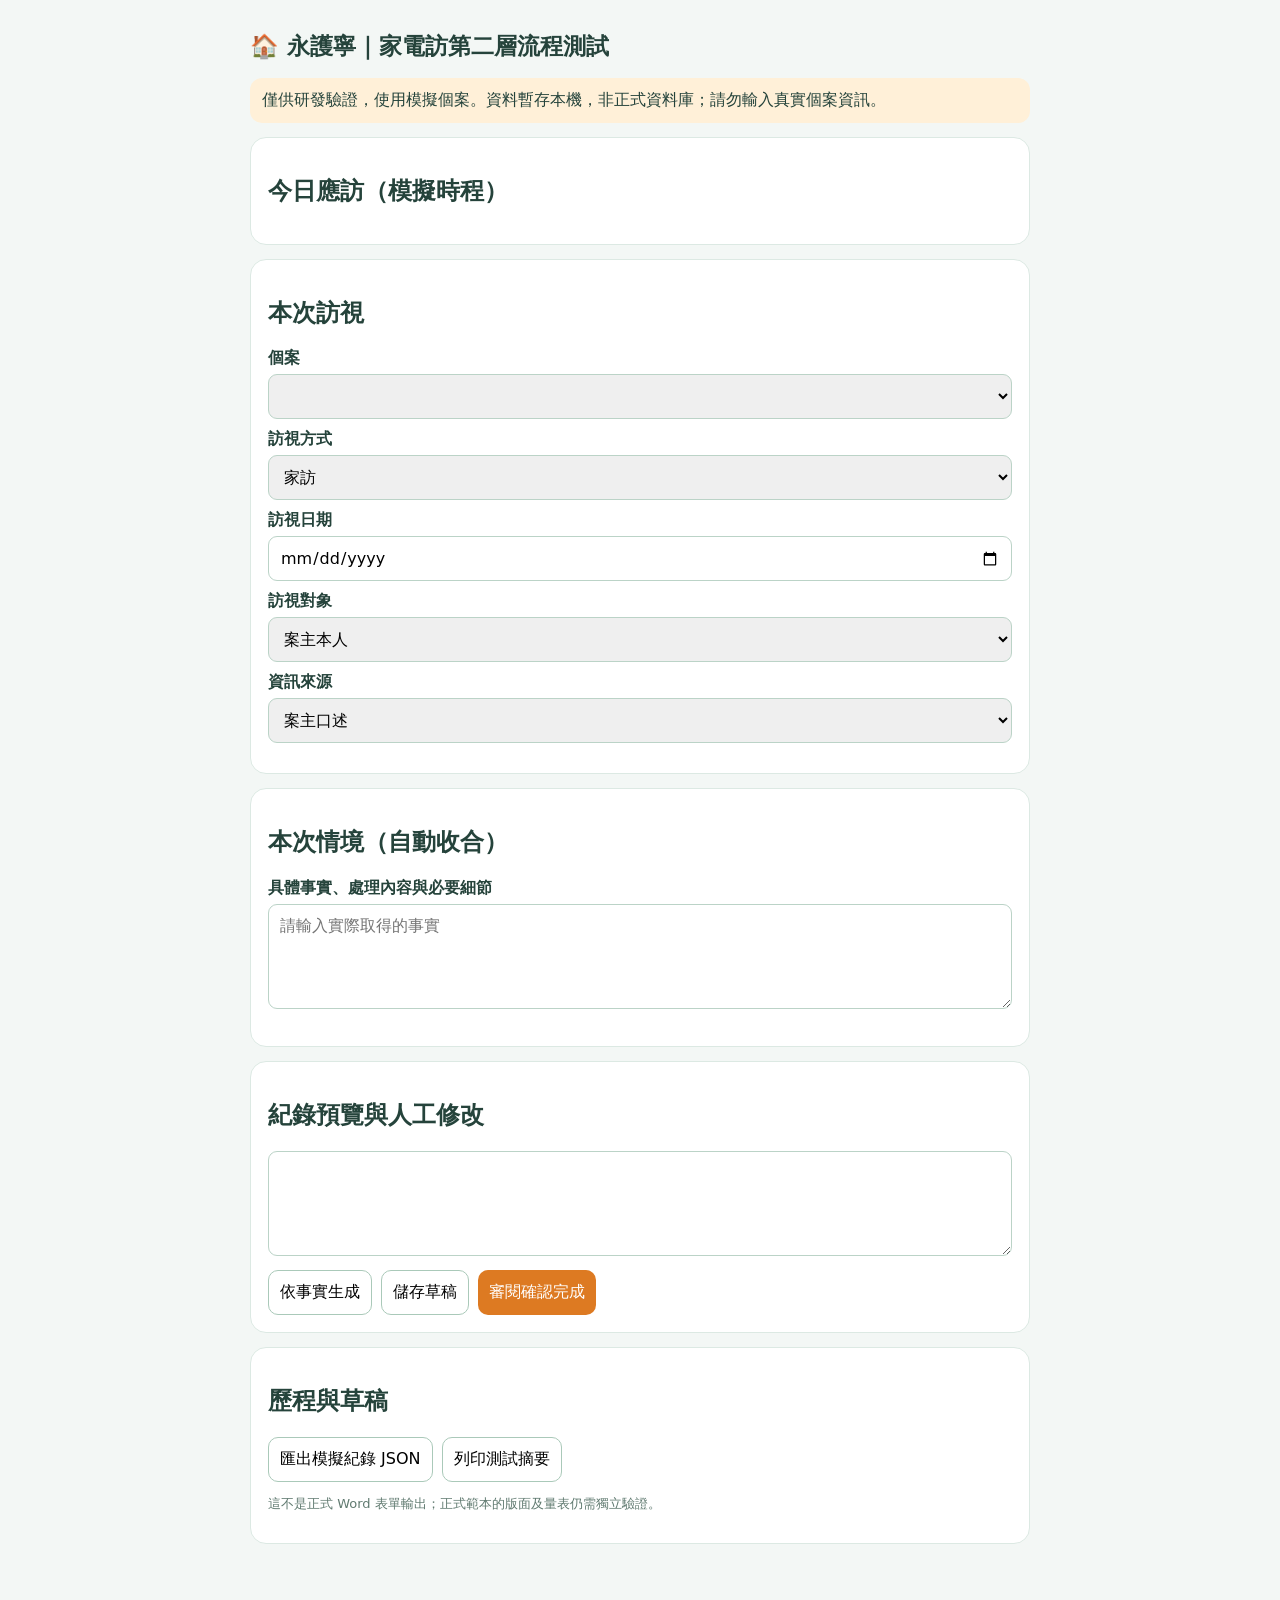
==== workflow-v2.html @ 35e7e176 "Phase 2: workflow-v2.html" ====
<!doctype html><html lang="zh-Hant"><meta charset="utf-8"><meta name="viewport" content="width=device-width,initial-scale=1"><title>永護寧｜第二層工作流程測試</title><style>body{font:16px system-ui,"Noto Sans TC";background:#f3f7f5;color:#25433b;margin:0}main{max-width:780px;margin:auto;padding:16px 16px 90px}h1{font-size:23px}section{background:white;border-radius:16px;padding:17px;margin:14px 0;border:1px solid #dce9e3}label{display:block;margin:10px 0 5px;font-weight:700}input,select,textarea{box-sizing:border-box;width:100%;font:inherit;padding:11px;border:1px solid #bbd3c7;border-radius:9px}textarea{min-height:105px}button{font:inherit;padding:11px;border-radius:10px;border:1px solid #aac9b9;background:white;cursor:pointer}.primary{background:#dd7a22;color:white;border:0}.row{display:flex;gap:9px;flex-wrap:wrap;margin-top:10px}.notice{background:#fff0d8;padding:12px;border-radius:12px}details{border:1px solid #d9e8df;border-radius:12px;margin:8px 0}summary{padding:13px;background:#f1f8f4;cursor:pointer;font-weight:bold}details[open] summary{background:#dceee4}.inner{padding:13px}.chip{margin:4px}.chip[aria-pressed=true]{background:#c6ead6;border-color:#438966}.bottom{position:fixed;bottom:0;background:white;border-top:1px solid #ddd;width:100%;left:0;padding:10px;display:flex;justify-content:center;gap:10px}.small{font-size:13px;color:#607a70}.item{padding:12px 0;border-bottom:1px solid #e8eeea}button:focus-visible,summary:focus-visible{outline:3px solid #20865b}@media print{.bottom,.no-print,.notice{display:none}body{background:white}section{border:0}main{padding:0}}</style><main><h1>🏠 永護寧｜家電訪第二層流程測試</h1><div class="notice">僅供研發驗證，使用模擬個案。資料暫存本機，非正式資料庫；請勿輸入真實個案資訊。</div><section><h2>今日應訪（模擬時程）</h2><div id="schedule"></div></section><section><h2>本次訪視</h2><label>個案</label><select id="case"></select><label>訪視方式</label><select id="type"><option>家訪</option><option>電訪</option></select><label>訪視日期</label><input id="date" type="date"><label>訪視對象</label><select id="respondent"><option>案主本人</option><option>主要照顧者</option><option>其他家屬</option></select><label>資訊來源</label><select id="source"><option>案主口述</option><option>家屬口述</option><option>督導現場觀察</option><option>服務紀錄核對</option></select><p id="history" class="small"></p></section><section><h2>本次情境（自動收合）</h2><div id="modules"></div><label>具體事實、處理內容與必要細節</label><textarea id="facts" placeholder="請輸入實際取得的事實"></textarea><p id="warnings" role="status"></p></section><section><h2>紀錄預覽與人工修改</h2><textarea id="output"></textarea><div class="row no-print"><button id="make">依事實生成</button><button id="save">儲存草稿</button><button id="finish" class="primary">審閱確認完成</button></div></section><section><h2>歷程與草稿</h2><div id="records"></div><div class="row no-print"><button id="export">匯出模擬紀錄 JSON</button><button id="print">列印測試摘要</button></div><p class="small">這不是正式 Word 表單輸出；正式範本的版面及量表仍需獨立驗證。</p></section></main><script src="modules.js"></script><script src="workflow-v2.js"></script></html>
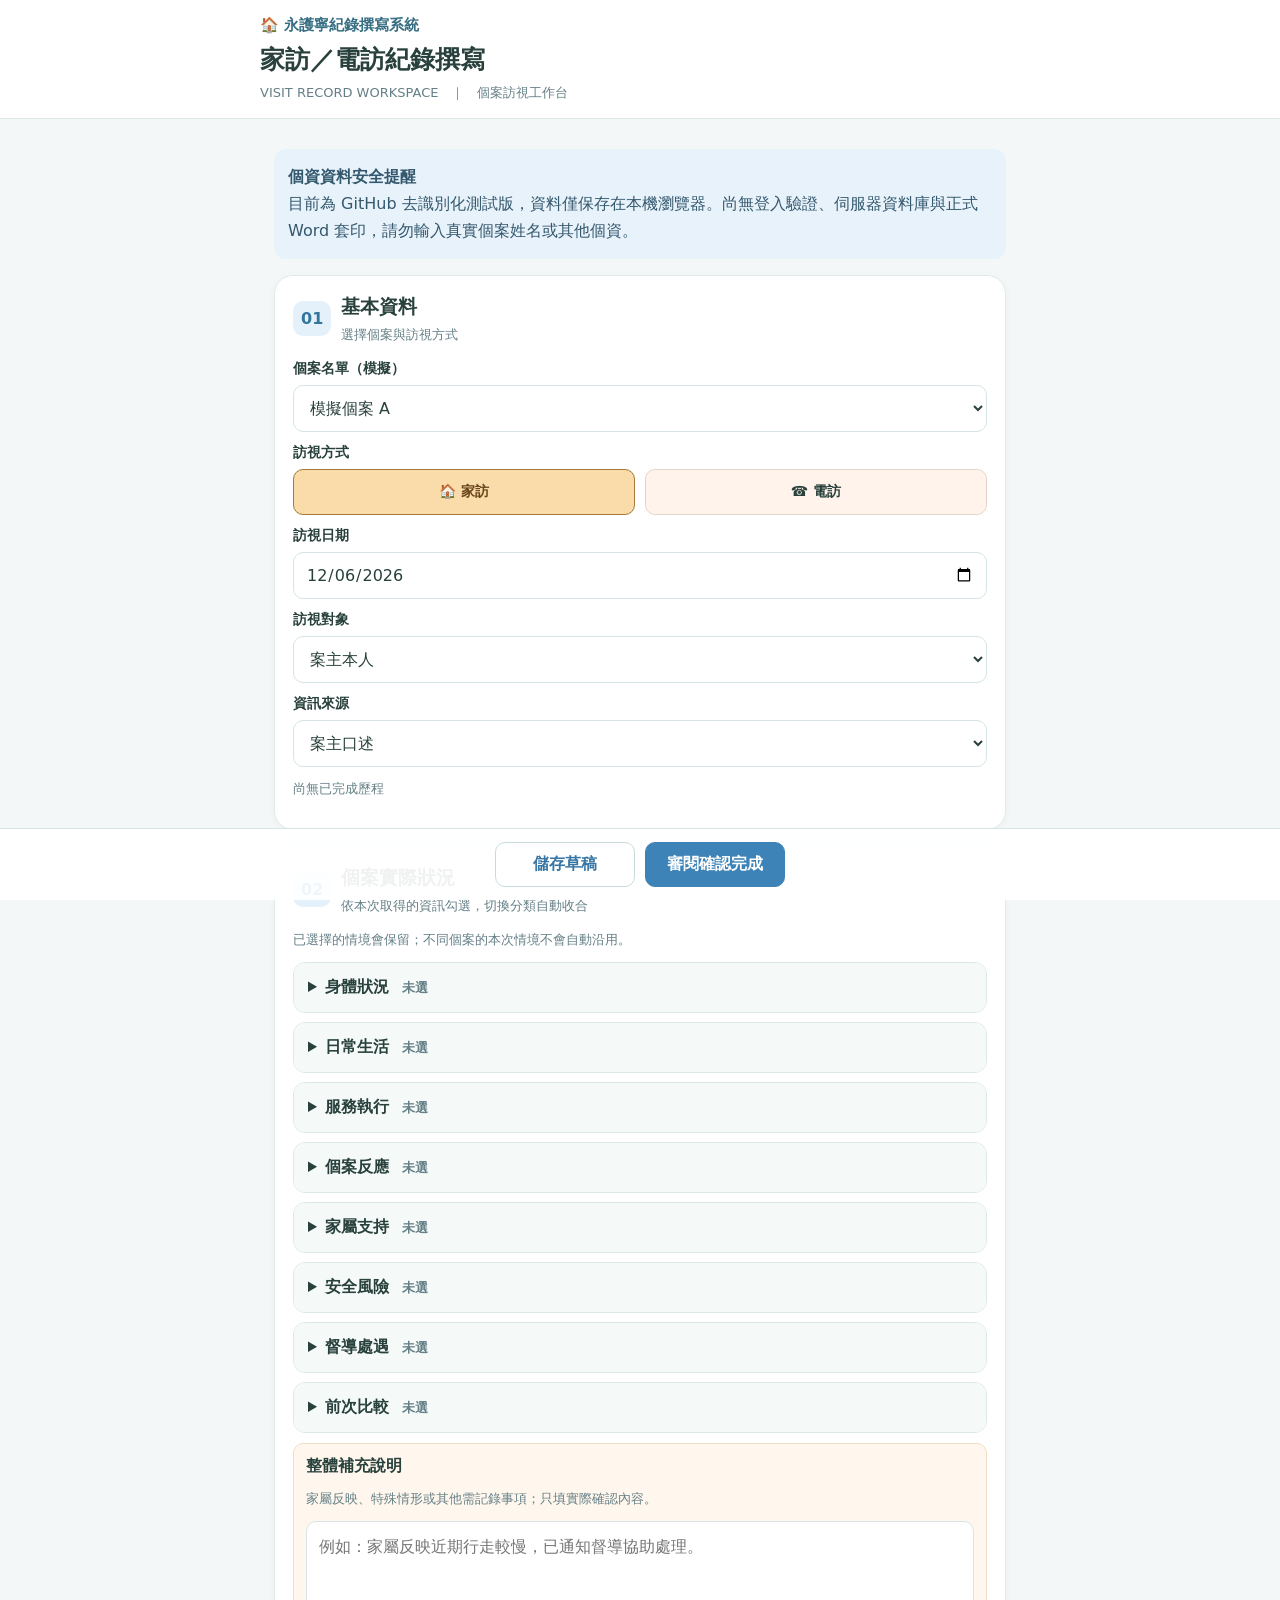
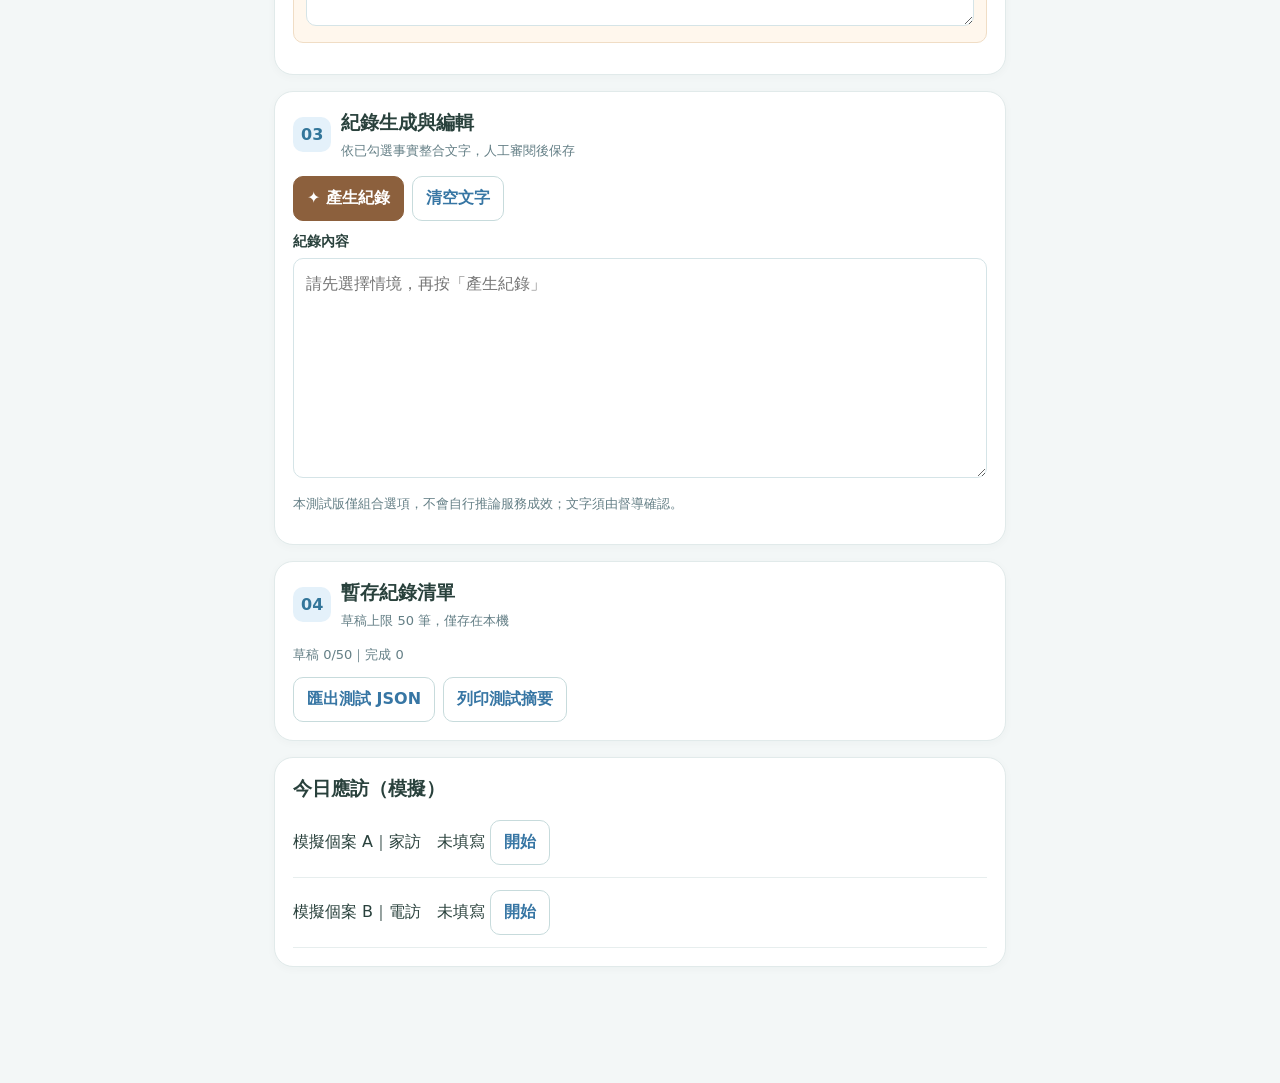
==== commit 2aa95104: "Align mobile visit workflow UI with Railway reference video while retaining demo safety boundaries" ====
--- a/workflow-v2.html
+++ b/workflow-v2.html
@@ -1 +1,35 @@
-<!doctype html><html lang="zh-Hant"><meta charset="utf-8"><meta name="viewport" content="width=device-width,initial-scale=1"><title>永護寧｜第二層工作流程測試</title><style>body{font:16px system-ui,"Noto Sans TC";background:#f3f7f5;color:#25433b;margin:0}main{max-width:780px;margin:auto;padding:16px 16px 90px}h1{font-size:23px}section{background:white;border-radius:16px;padding:17px;margin:14px 0;border:1px solid #dce9e3}label{display:block;margin:10px 0 5px;font-weight:700}input,select,textarea{box-sizing:border-box;width:100%;font:inherit;padding:11px;border:1px solid #bbd3c7;border-radius:9px}textarea{min-height:105px}button{font:inherit;padding:11px;border-radius:10px;border:1px solid #aac9b9;background:white;cursor:pointer}.primary{background:#dd7a22;color:white;border:0}.row{display:flex;gap:9px;flex-wrap:wrap;margin-top:10px}.notice{background:#fff0d8;padding:12px;border-radius:12px}details{border:1px solid #d9e8df;border-radius:12px;margin:8px 0}summary{padding:13px;background:#f1f8f4;cursor:pointer;font-weight:bold}details[open] summary{background:#dceee4}.inner{padding:13px}.chip{margin:4px}.chip[aria-pressed=true]{background:#c6ead6;border-color:#438966}.bottom{position:fixed;bottom:0;background:white;border-top:1px solid #ddd;width:100%;left:0;padding:10px;display:flex;justify-content:center;gap:10px}.small{font-size:13px;color:#607a70}.item{padding:12px 0;border-bottom:1px solid #e8eeea}button:focus-visible,summary:focus-visible{outline:3px solid #20865b}@media print{.bottom,.no-print,.notice{display:none}body{background:white}section{border:0}main{padding:0}}</style><main><h1>🏠 永護寧｜家電訪第二層流程測試</h1><div class="notice">僅供研發驗證，使用模擬個案。資料暫存本機，非正式資料庫；請勿輸入真實個案資訊。</div><section><h2>今日應訪（模擬時程）</h2><div id="schedule"></div></section><section><h2>本次訪視</h2><label>個案</label><select id="case"></select><label>訪視方式</label><select id="type"><option>家訪</option><option>電訪</option></select><label>訪視日期</label><input id="date" type="date"><label>訪視對象</label><select id="respondent"><option>案主本人</option><option>主要照顧者</option><option>其他家屬</option></select><label>資訊來源</label><select id="source"><option>案主口述</option><option>家屬口述</option><option>督導現場觀察</option><option>服務紀錄核對</option></select><p id="history" class="small"></p></section><section><h2>本次情境（自動收合）</h2><div id="modules"></div><label>具體事實、處理內容與必要細節</label><textarea id="facts" placeholder="請輸入實際取得的事實"></textarea><p id="warnings" role="status"></p></section><section><h2>紀錄預覽與人工修改</h2><textarea id="output"></textarea><div class="row no-print"><button id="make">依事實生成</button><button id="save">儲存草稿</button><button id="finish" class="primary">審閱確認完成</button></div></section><section><h2>歷程與草稿</h2><div id="records"></div><div class="row no-print"><button id="export">匯出模擬紀錄 JSON</button><button id="print">列印測試摘要</button></div><p class="small">這不是正式 Word 表單輸出；正式範本的版面及量表仍需獨立驗證。</p></section></main><script src="modules.js"></script><script src="workflow-v2.js"></script></html>+<!doctype html>
+<html lang="zh-Hant"><head><meta charset="utf-8"><meta name="viewport" content="width=device-width,initial-scale=1">
+<title>永護寧｜家訪／電訪紀錄撰寫</title>
+<style>
+:root{font-family:system-ui,"Noto Sans TC",sans-serif;color:#29413c;background:#f3f7f7}*{box-sizing:border-box}body{margin:0}main{max-width:760px;margin:auto;padding:16px 14px 100px}.top{background:white;border-bottom:1px solid #dce9e8;padding:16px}header{max-width:760px;margin:auto}.brand{font-size:15px;color:#366e83;font-weight:800}h1{font-size:25px;margin:8px 0}h2{font-size:19px;margin:0 0 6px}.subtitle,.small{font-size:13px;color:#647f86}.notice{padding:14px;border-radius:12px;background:#e8f2fa;color:#34586e;line-height:1.7;margin:14px 0}.card{background:#fff;border:1px solid #e1eaea;border-radius:19px;padding:18px;margin:16px 0;box-shadow:0 2px 10px #233a3b08}.section-title{display:flex;align-items:center;gap:10px;margin-bottom:16px}.num{background:#e4f1fa;color:#33769a;border-radius:10px;padding:8px;font-weight:800}.field{margin:12px 0}label{display:block;font-size:14px;font-weight:700;margin:12px 0 7px}select,input,textarea{width:100%;font:inherit;padding:12px;border:1px solid #d5e4e7;border-radius:10px;background:#fff;color:#29413c}textarea{min-height:105px;line-height:1.6}.choice{display:grid;grid-template-columns:1fr 1fr;gap:10px}.choice label{margin:0;cursor:pointer}.choice input{position:absolute;opacity:0;width:1px}.choice span{display:block;text-align:center;padding:13px;border:1px solid #e6d4c9;background:#fff3ec;border-radius:10px}.choice input:checked+span{background:#f9dca9;border-color:#a77a37;color:#67421b;font-weight:800}button{cursor:pointer;font:inherit;border:1px solid #c7dbdc;border-radius:10px;background:#fff;padding:11px 13px;color:#3776a4;font-weight:700}button.primary{background:#3d83b7;color:white;border-color:#3d83b7}button.earth{background:#8c603d;color:#fff;border-color:#8c603d}.row{display:flex;gap:8px;flex-wrap:wrap;margin-top:12px}.item{padding:12px 0;border-bottom:1px solid #e7eeee}details{border:1px solid #dce8e8;border-radius:12px;margin:9px 0;overflow:hidden}summary{cursor:pointer;background:#f5faf9;padding:14px;font-weight:700}details[open] summary{background:#e8f2f2}.inner{padding:13px}.chip{margin:4px}.chip[aria-pressed=true]{background:#e1eee6;color:#265a40;border-color:#8ec4a2}.bottom{position:fixed;bottom:0;left:0;right:0;background:#ffffffed;border-top:1px solid #d8e5e5;display:flex;gap:10px;justify-content:center;padding:13px}.bottom button{min-width:140px}.helper{background:#fff7ed;border:1px solid #f0ddc5;padding:12px;border-radius:10px;margin-top:10px}button:focus-visible,summary:focus-visible,input:focus-visible{outline:3px solid #4c9cc2;outline-offset:2px}@media print{.bottom,.no-print,.notice{display:none!important}body{background:#fff}.card{box-shadow:none;border:0}main{padding:0}}
+</style></head><body>
+<div class="top"><header><div class="brand">🏠 永護寧紀錄撰寫系統</div><h1>家訪／電訪紀錄撰寫</h1><div class="subtitle">VISIT RECORD WORKSPACE　｜　個案訪視工作台</div></header></div>
+<main>
+<div class="notice"><strong>個資資料安全提醒</strong><div>目前為 GitHub 去識別化測試版，資料僅保存在本機瀏覽器。尚無登入驗證、伺服器資料庫與正式 Word 套印，請勿輸入真實個案姓名或其他個資。</div></div>
+<section class="card"><div class="section-title"><span class="num">01</span><div><h2>基本資料</h2><div class="small">選擇個案與訪視方式</div></div></div>
+<label for="case">個案名單（模擬）</label><select id="case"></select>
+<label>訪視方式</label><div class="choice"><label><input type="radio" name="visitMode" value="家訪" checked><span>🏠 家訪</span></label><label><input type="radio" name="visitMode" value="電訪"><span>☎️ 電訪</span></label></div><select id="type" aria-label="訪視方式" hidden><option>家訪</option><option>電訪</option></select>
+<label for="date">訪視日期</label><input id="date" type="date">
+<label for="respondent">訪視對象</label><select id="respondent"><option>案主本人</option><option>主要照顧者</option><option>其他家屬</option></select>
+<label for="source">資訊來源</label><select id="source"><option>案主口述</option><option>家屬口述</option><option>督導現場觀察</option><option>服務紀錄核對</option></select>
+<p id="history" class="small"></p>
+</section>
+<section class="card"><div class="section-title"><span class="num">02</span><div><h2>個案實際狀況</h2><div class="small">依本次取得的資訊勾選，切換分類自動收合</div></div></div>
+<p class="small">已選擇的情境會保留；不同個案的本次情境不會自動沿用。</p><div id="modules"></div>
+<div class="helper"><strong>整體補充說明</strong><p class="small">家屬反映、特殊情形或其他需記錄事項；只填實際確認內容。</p><textarea id="facts" placeholder="例如：家屬反映近期行走較慢，已通知督導協助處理。"></textarea></div><p id="warnings" role="status" class="small"></p>
+</section>
+<section class="card"><div class="section-title"><span class="num">03</span><div><h2>紀錄生成與編輯</h2><div class="small">依已勾選事實整合文字，人工審閱後保存</div></div></div>
+<div class="row no-print"><button id="make" class="earth">✦ 產生紀錄</button><button type="button" id="resetText">清空文字</button></div>
+<label for="output">紀錄內容</label><textarea id="output" style="min-height:220px" placeholder="請先選擇情境，再按「產生紀錄」"></textarea><p class="small">本測試版僅組合選項，不會自行推論服務成效；文字須由督導確認。</p>
+</section>
+<section class="card"><div class="section-title"><span class="num">04</span><div><h2>暫存紀錄清單</h2><div class="small">草稿上限 50 筆，僅存在本機</div></div></div>
+<div id="records"></div><div class="row no-print"><button id="export">匯出測試 JSON</button><button id="print">列印測試摘要</button></div>
+</section>
+<section class="card"><h2>今日應訪（模擬）</h2><div id="schedule"></div></section>
+</main><div class="bottom no-print"><button id="save">儲存草稿</button><button id="finish" class="primary">審閱確認完成</button></div>
+<script src="modules.js"></script><script src="workflow-v2.js"></script><script>
+document.querySelectorAll('[name=visitMode]').forEach(r=>r.addEventListener('change',()=>{if(r.checked){document.querySelector('#type').value=r.value;document.querySelector('#type').dispatchEvent(new Event('change'))}}));
+document.querySelector('#type').addEventListener('change',()=>{const t=document.querySelector('#type').value;document.querySelectorAll('[name=visitMode]').forEach(r=>r.checked=r.value===t)});
+document.querySelector('#resetText').addEventListener('click',()=>{if(confirm('清空目前紀錄文字？'))document.querySelector('#output').value=''});
+</script></body></html>
